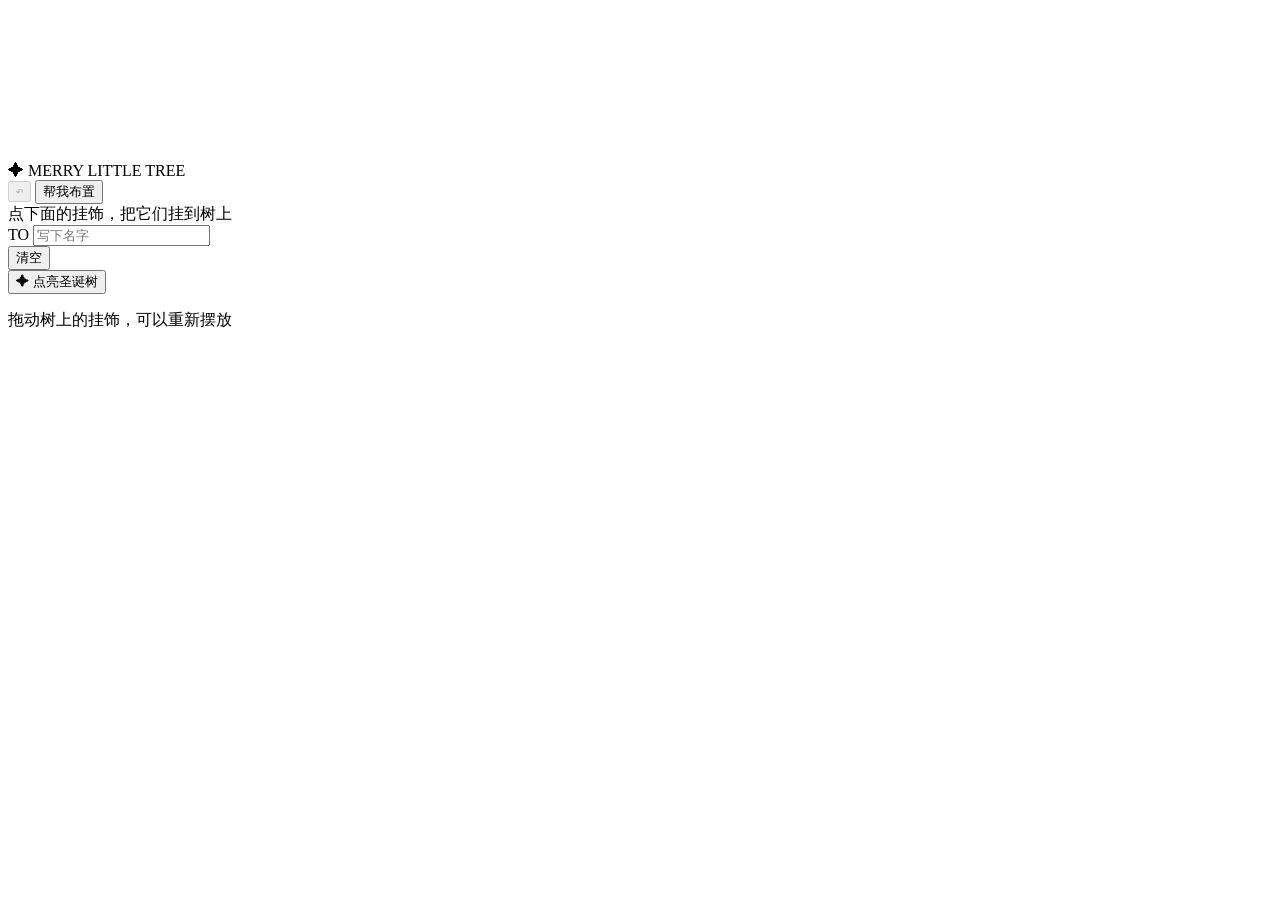
==== index.html @ c71fbb9b "Add Christmas tree studio page" ====
<!DOCTYPE html>
<html lang="zh-CN">
<head>
  <meta charset="UTF-8" />
  <meta name="viewport" content="width=device-width, initial-scale=1.0, maximum-scale=1.0, user-scalable=no, viewport-fit=cover" />
  <meta name="theme-color" content="#081426" />
  <meta name="description" content="给自己或朋友装饰一棵圣诞树，点亮后生成一张冬日贺卡，并用链接分享同一棵树。" />
  <meta property="og:title" content="圣诞树装饰间 · Merry Little Tree" />
  <meta property="og:description" content="挂上喜欢的装饰，写下名字，点亮属于你的圣诞树。" />
  <meta property="og:type" content="website" />
  <title>圣诞树装饰间 · Merry Little Tree</title>
  <link rel="icon" href="data:image/svg+xml,%3Csvg xmlns='http://www.w3.org/2000/svg' viewBox='0 0 64 64'%3E%3Crect width='64' height='64' rx='16' fill='%230b1a2e'/%3E%3Cpath d='M32 10l5.1 15.9H53l-12.8 9.3 4.9 15.1L32 41l-13.1 9.3 4.9-15.1L11 25.9h15.9z' fill='%23f4ce86'/%3E%3C/svg%3E" />
  <link rel="stylesheet" href="./assets/style.css" />
</head>
<body>
  <main class="app" id="app">
    <canvas id="scene" aria-hidden="true"></canvas>
    <div class="scene-shade" aria-hidden="true"></div>

    <header class="topbar">
      <div class="brand">
        <span class="brand-star" aria-hidden="true">✦</span>
        <span class="brand-name">MERRY LITTLE TREE</span>
      </div>
      <div class="top-actions">
        <button class="icon-btn" id="undoBtn" type="button" aria-label="撤销上一步" disabled>↶</button>
        <button class="soft-btn" id="randomBtn" type="button">帮我布置</button>
      </div>
    </header>

    <div class="hint" id="hint">点下面的挂饰，把它们挂到树上</div>

    <div class="received" id="received" hidden>
      <div class="received-copy">
        <span class="received-kicker">A TREE FOR YOU</span>
        <strong id="receivedText">你收到了一棵圣诞树</strong>
      </div>
      <button class="received-btn" id="resetReceived" type="button">我也要装饰</button>
    </div>

    <section class="dedication" id="dedication">
      <span class="to-label">TO</span>
      <input id="nameInput" maxlength="12" placeholder="写下名字" autocomplete="off" aria-label="收件人名字" />
      <span class="dedication-line" aria-hidden="true"></span>
    </section>

    <section class="tray">
      <div class="tray-head">
        <div class="tree-colors" id="treeColors" role="group" aria-label="选择树的颜色"></div>
        <button class="text-btn" id="clearBtn" type="button">清空</button>
      </div>

      <div class="ornaments" id="ornamentTray" role="group" aria-label="选择挂饰"></div>

      <button class="primary-action" id="lightBtn" type="button">
        <span class="btn-spark" aria-hidden="true">✦</span>
        <span id="lightBtnText">点亮圣诞树</span>
      </button>
      <p class="tray-note" id="trayNote">拖动树上的挂饰，可以重新摆放</p>
    </section>

    <div class="toast" id="toast" role="status" aria-live="polite"></div>

    <div class="overlay" id="shareOverlay" hidden>
      <div class="share-panel" role="dialog" aria-modal="true" aria-labelledby="shareTitle">
        <div class="share-head">
          <div>
            <p class="eyebrow">YOUR WINTER POSTCARD</p>
            <h2 id="shareTitle">你的圣诞树做好了</h2>
          </div>
          <button class="icon-btn close-btn" id="closeShareBtn" type="button" aria-label="关闭分享卡">×</button>
        </div>

        <div class="poster-shell">
          <img id="posterImg" alt="你的圣诞树分享卡" />
        </div>
        <p class="poster-tip" id="posterTip">长按图片可以保存到相册</p>

        <div class="share-actions">
          <button class="secondary" id="saveBtn" type="button">保存图片</button>
          <button class="primary" id="shareBtn" type="button">分享这棵树</button>
        </div>

        <button class="link-toggle" id="linkToggle" type="button">拿到装饰链接</button>
        <div class="link-box" id="linkBox" hidden>
          <input id="shareLinkInput" type="text" readonly aria-label="装饰链接" />
          <p>长按链接复制，朋友打开会看到同一棵树</p>
        </div>
      </div>
    </div>
  </main>

  <script src="./assets/app.js"></script>
</body>
</html>
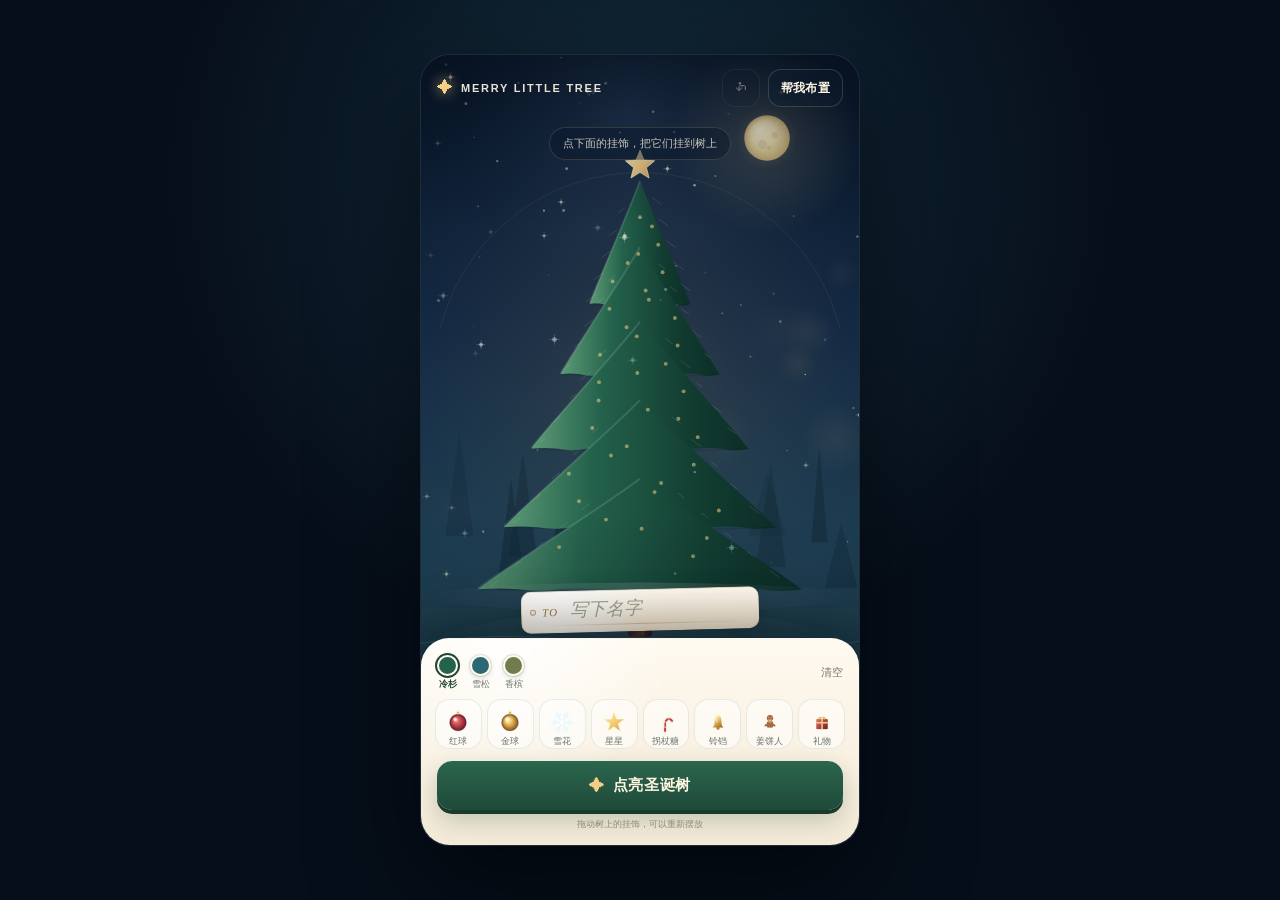
==== commit c6913711: "Use packaged favicon" ====
--- a/index.html
+++ b/index.html
@@ -9,7 +9,7 @@
   <meta property="og:description" content="挂上喜欢的装饰，写下名字，点亮属于你的圣诞树。" />
   <meta property="og:type" content="website" />
   <title>圣诞树装饰间 · Merry Little Tree</title>
-  <link rel="icon" href="data:image/svg+xml,%3Csvg xmlns='http://www.w3.org/2000/svg' viewBox='0 0 64 64'%3E%3Crect width='64' height='64' rx='16' fill='%230b1a2e'/%3E%3Cpath d='M32 10l5.1 15.9H53l-12.8 9.3 4.9 15.1L32 41l-13.1 9.3 4.9-15.1L11 25.9h15.9z' fill='%23f4ce86'/%3E%3C/svg%3E" />
+  <link rel="icon" type="image/png" href="./assets/favicon.png" />
   <link rel="stylesheet" href="./assets/style.css" />
 </head>
 <body>
--- a/assets/style.css
+++ b/assets/style.css
@@ -0,0 +1,740 @@
+*, *::before, *::after {
+  box-sizing: border-box;
+  margin: 0;
+  padding: 0;
+}
+
+html, body {
+  width: 100%;
+  height: 100%;
+  overflow: hidden;
+}
+
+html {
+  touch-action: manipulation;
+  background: #07101e;
+}
+
+body {
+  font-family: -apple-system, BlinkMacSystemFont, "SF Pro Display", "PingFang SC", "Hiragino Sans GB", "Microsoft YaHei", sans-serif;
+  color: #f8f1df;
+  background:
+    radial-gradient(circle at 50% 30%, rgba(30, 69, 92, 0.6), transparent 55%),
+    #07101e;
+  -webkit-font-smoothing: antialiased;
+  -webkit-tap-highlight-color: transparent;
+  -webkit-touch-callout: none;
+  -webkit-user-select: none;
+  user-select: none;
+}
+
+button,
+input {
+  font: inherit;
+}
+
+button {
+  -webkit-tap-highlight-color: transparent;
+}
+
+button:focus {
+  outline: 2px solid #f4ce86;
+  outline-offset: 2px;
+}
+
+input:focus {
+  outline: none;
+}
+
+[hidden] {
+  display: none !important;
+}
+
+.app {
+  position: relative;
+  width: 100%;
+  height: 100vh;
+  height: var(--app-height, 100vh);
+  overflow: hidden;
+  background: #0b1a2e;
+  isolation: isolate;
+}
+
+#scene {
+  position: absolute;
+  top: 0;
+  left: 0;
+  width: 100%;
+  height: 100%;
+  display: block;
+  touch-action: none;
+  z-index: 0;
+}
+
+.scene-shade {
+  position: absolute;
+  top: 0;
+  right: 0;
+  bottom: 0;
+  left: 0;
+  z-index: 1;
+  pointer-events: none;
+  background:
+    linear-gradient(180deg, rgba(4, 12, 24, 0.46) 0%, rgba(4, 12, 24, 0) 22%, rgba(4, 12, 24, 0) 58%, rgba(4, 12, 24, 0.54) 100%);
+}
+
+.topbar {
+  position: absolute;
+  top: 0;
+  right: 0;
+  left: 0;
+  z-index: 5;
+  display: flex;
+  align-items: center;
+  justify-content: space-between;
+  padding-top: calc(14px + var(--safe-area-inset-top, env(safe-area-inset-top, 0px)));
+  padding-right: 16px;
+  padding-bottom: 10px;
+  padding-left: 16px;
+}
+
+.brand {
+  display: flex;
+  align-items: center;
+  min-width: 0;
+}
+
+.brand-star {
+  display: inline-block;
+  margin-right: 8px;
+  color: #f4ce86;
+  font-size: 16px;
+  line-height: 1;
+  text-shadow: 0 0 14px rgba(244, 206, 134, 0.82);
+  animation: starPulse 3.4s ease-in-out infinite;
+}
+
+.brand-name {
+  overflow: hidden;
+  color: rgba(255, 247, 229, 0.9);
+  font-size: 11px;
+  font-weight: 600;
+  letter-spacing: 0.16em;
+  text-overflow: ellipsis;
+  white-space: nowrap;
+}
+
+.top-actions {
+  display: flex;
+  align-items: center;
+  flex-shrink: 0;
+  margin-left: 10px;
+}
+
+.top-actions > * + * {
+  margin-left: 8px;
+}
+
+.icon-btn,
+.soft-btn {
+  height: 38px;
+  border: 1px solid rgba(255, 247, 229, 0.16);
+  border-radius: 13px;
+  color: #fff7e5;
+  background: rgba(10, 27, 47, 0.42);
+  cursor: pointer;
+  -webkit-app-region: no-drag;
+}
+
+.icon-btn {
+  width: 38px;
+  font-size: 20px;
+  line-height: 1;
+}
+
+.soft-btn {
+  padding: 0 12px;
+  font-size: 12px;
+  font-weight: 600;
+  letter-spacing: 0.03em;
+}
+
+.icon-btn:active,
+.soft-btn:active {
+  background: rgba(255, 247, 229, 0.14);
+}
+
+.icon-btn:disabled {
+  opacity: 0.34;
+  cursor: default;
+}
+
+.hint {
+  position: absolute;
+  top: calc(72px + var(--safe-area-inset-top, env(safe-area-inset-top, 0px)));
+  left: 50%;
+  z-index: 4;
+  max-width: 86%;
+  padding: 8px 13px;
+  border: 1px solid rgba(244, 206, 134, 0.16);
+  border-radius: 999px;
+  color: rgba(255, 247, 229, 0.76);
+  background: rgba(6, 20, 38, 0.38);
+  font-size: 11px;
+  line-height: 1.35;
+  text-align: center;
+  white-space: nowrap;
+  transform: translateX(-50%);
+  transition: opacity 320ms ease, transform 320ms ease;
+  pointer-events: none;
+}
+
+.hint.is-hidden {
+  opacity: 0;
+  transform: translate(-50%, -5px);
+}
+
+.received {
+  position: absolute;
+  top: calc(66px + var(--safe-area-inset-top, env(safe-area-inset-top, 0px)));
+  left: 50%;
+  z-index: 6;
+  display: flex;
+  align-items: center;
+  justify-content: center;
+  width: auto;
+  max-width: calc(100% - 32px);
+  padding: 6px 7px 6px 12px;
+  border: 1px solid rgba(244, 206, 134, 0.2);
+  border-radius: 999px;
+  background: rgba(11, 30, 48, 0.9);
+  box-shadow: 0 12px 34px rgba(3, 10, 20, 0.26);
+  transform: translateX(-50%);
+  white-space: nowrap;
+}
+
+.received-copy {
+  display: flex;
+  align-items: center;
+  min-width: 0;
+}
+
+.received-kicker {
+  display: none;
+}
+
+.received strong {
+  display: block;
+  overflow: hidden;
+  color: #fff7e5;
+  font-size: 11px;
+  font-weight: 600;
+  line-height: 1.2;
+  text-overflow: ellipsis;
+}
+
+.received-btn {
+  flex-shrink: 0;
+  margin-left: 10px;
+  padding: 5px 8px;
+  border: 1px solid rgba(244, 206, 134, 0.28);
+  border-radius: 999px;
+  color: #f4ce86;
+  background: rgba(244, 206, 134, 0.08);
+  font-size: 10px;
+  font-weight: 600;
+  cursor: pointer;
+}
+
+.dedication {
+  position: absolute;
+  right: auto;
+  bottom: calc(214px + var(--safe-area-inset-bottom, env(safe-area-inset-bottom, 0px)));
+  left: 50%;
+  z-index: 4;
+  display: flex;
+  align-items: center;
+  justify-content: flex-start;
+  width: 238px;
+  height: 42px;
+  padding: 0 14px 0 20px;
+  border: 1px solid rgba(95, 70, 31, 0.14);
+  border-radius: 10px;
+  background:
+    radial-gradient(circle at 12% 0%, rgba(255, 255, 255, 0.92), transparent 48%),
+    linear-gradient(180deg, #fffaf0 0%, #f1e2c9 100%);
+  box-shadow: 0 9px 24px rgba(3, 11, 18, 0.26), 0 1px 0 rgba(255, 255, 255, 0.7) inset;
+  transform: translateX(-50%) rotate(-1.5deg);
+  pointer-events: none;
+}
+
+.dedication::before {
+  position: absolute;
+  top: 50%;
+  left: 8px;
+  width: 6px;
+  height: 6px;
+  margin-top: -3px;
+  border: 1px solid rgba(135, 98, 45, 0.34);
+  border-radius: 50%;
+  background: #dfcba6;
+  box-shadow: 0 0 0 2px rgba(255, 250, 240, 0.8) inset;
+  content: "";
+}
+
+.to-label {
+  margin-right: 9px;
+  color: #9c7135;
+  font-family: "Baskerville", "Didot", "Times New Roman", serif;
+  font-size: 11px;
+  font-style: italic;
+  letter-spacing: 0.12em;
+}
+
+#nameInput {
+  flex: 1;
+  width: 100%;
+  min-width: 0;
+  padding: 2px 2px 4px;
+  border: 0;
+  border-radius: 0;
+  color: #294938;
+  background: transparent;
+  font-family: "Baskerville", "Didot", "Songti SC", "STSong", "Times New Roman", serif;
+  font-size: 18px;
+  font-style: italic;
+  line-height: 1.2;
+  text-align: left;
+  pointer-events: auto;
+  -webkit-user-select: text;
+  user-select: text;
+}
+
+#nameInput::placeholder {
+  color: #9ca48f;
+  font-style: italic;
+}
+
+.dedication-line {
+  position: absolute;
+  right: 14px;
+  bottom: 6px;
+  left: 20px;
+  height: 1px;
+  background: linear-gradient(90deg, transparent, rgba(156, 113, 53, 0.36), transparent);
+}
+
+.tray {
+  position: absolute;
+  right: 0;
+  bottom: 0;
+  left: 0;
+  z-index: 8;
+  padding: 16px 16px calc(14px + var(--safe-area-inset-bottom, env(safe-area-inset-bottom, 0px)));
+  border-top: 1px solid rgba(255, 255, 255, 0.55);
+  border-radius: 28px 28px 0 0;
+  color: #274535;
+  background:
+    radial-gradient(circle at 20% 0%, rgba(255, 255, 255, 0.9), transparent 40%),
+    linear-gradient(180deg, #fffaf0 0%, #f4ead7 100%);
+  box-shadow: 0 -18px 50px rgba(2, 10, 20, 0.32);
+}
+
+.tray-head {
+  display: flex;
+  align-items: center;
+  justify-content: space-between;
+  min-height: 28px;
+}
+
+.tree-colors {
+  display: flex;
+  align-items: center;
+}
+
+.tree-color {
+  display: flex;
+  flex-direction: column;
+  align-items: center;
+  padding: 0;
+  border: 0;
+  color: #6d796c;
+  background: transparent;
+  font-size: 9px;
+  line-height: 1;
+  cursor: pointer;
+}
+
+.tree-color + .tree-color {
+  margin-left: 12px;
+}
+
+.tree-color-dot {
+  display: block;
+  width: 21px;
+  height: 21px;
+  margin-bottom: 4px;
+  border: 2px solid #fffaf0;
+  border-radius: 50%;
+  box-shadow: 0 0 0 1px rgba(35, 68, 53, 0.12), 0 2px 5px rgba(35, 68, 53, 0.18);
+}
+
+.tree-color.is-active {
+  color: #234435;
+  font-weight: 700;
+}
+
+.tree-color.is-active .tree-color-dot {
+  box-shadow: 0 0 0 2px #234435, 0 0 0 4px #fffaf0;
+}
+
+.text-btn {
+  padding: 4px 0;
+  border: 0;
+  color: #7a7568;
+  background: transparent;
+  font-size: 11px;
+  cursor: pointer;
+}
+
+.ornaments {
+  display: flex;
+  justify-content: space-between;
+  margin-top: 10px;
+  margin-right: -2px;
+  margin-left: -2px;
+}
+
+.ornament-btn {
+  position: relative;
+  flex: 1;
+  min-width: 0;
+  height: 50px;
+  padding: 2px 0 1px;
+  border: 1px solid rgba(47, 92, 71, 0.1);
+  border-radius: 14px;
+  background: rgba(255, 255, 255, 0.52);
+  cursor: pointer;
+  transition: transform 150ms ease, background 150ms ease;
+}
+
+.ornament-btn + .ornament-btn {
+  margin-left: 5px;
+}
+
+.ornament-btn:active {
+  background: #fff5df;
+  transform: scale(0.94);
+}
+
+.ornament-btn canvas {
+  display: block;
+  width: 32px;
+  height: 32px;
+  margin: 0 auto;
+}
+
+.ornament-btn span {
+  display: block;
+  margin-top: 1px;
+  color: #6a7469;
+  font-size: 9px;
+  line-height: 1;
+}
+
+.primary-action {
+  display: flex;
+  align-items: center;
+  justify-content: center;
+  width: 100%;
+  height: 49px;
+  margin-top: 12px;
+  border: 0;
+  border-radius: 15px;
+  color: #fff6e1;
+  background: linear-gradient(180deg, #2b664d 0%, #1f4a3a 100%);
+  box-shadow: 0 4px 0 #183b2e, 0 10px 24px rgba(25, 62, 47, 0.24);
+  font-size: 15px;
+  font-weight: 700;
+  letter-spacing: 0.04em;
+  cursor: pointer;
+  transition: transform 150ms ease, box-shadow 150ms ease;
+}
+
+.primary-action:active {
+  transform: translateY(2px);
+  box-shadow: 0 2px 0 #183b2e, 0 6px 14px rgba(25, 62, 47, 0.2);
+}
+
+.btn-spark {
+  margin-right: 8px;
+  color: #f4ce86;
+  font-size: 15px;
+}
+
+.tray-note {
+  margin-top: 9px;
+  color: #8d8b7f;
+  font-size: 9px;
+  line-height: 1.3;
+  text-align: center;
+}
+
+.toast {
+  position: absolute;
+  top: calc(112px + var(--safe-area-inset-top, env(safe-area-inset-top, 0px)));
+  left: 50%;
+  z-index: 30;
+  max-width: 82%;
+  padding: 10px 14px;
+  border: 1px solid rgba(244, 206, 134, 0.18);
+  border-radius: 999px;
+  color: #fff7e5;
+  background: rgba(10, 29, 46, 0.92);
+  box-shadow: 0 10px 30px rgba(2, 8, 16, 0.3);
+  font-size: 11px;
+  line-height: 1.3;
+  text-align: center;
+  white-space: nowrap;
+  opacity: 0;
+  transform: translate(-50%, 8px);
+  transition: opacity 180ms ease, transform 180ms ease;
+  pointer-events: none;
+}
+
+.toast.is-visible {
+  opacity: 1;
+  transform: translate(-50%, 0);
+}
+
+.overlay {
+  position: absolute;
+  top: 0;
+  right: 0;
+  bottom: 0;
+  left: 0;
+  z-index: 40;
+  display: flex;
+  align-items: center;
+  justify-content: center;
+  padding: 16px;
+  background: rgba(3, 9, 18, 0.8);
+}
+
+.share-panel {
+  width: 100%;
+  max-width: 430px;
+  max-height: calc(100vh - 32px);
+  max-height: calc(var(--app-height, 100vh) - 32px);
+  overflow-y: auto;
+  padding: 17px 16px calc(18px + var(--safe-area-inset-bottom, env(safe-area-inset-bottom, 0px)));
+  border: 1px solid rgba(255, 255, 255, 0.72);
+  border-radius: 26px;
+  color: #274535;
+  background:
+    radial-gradient(circle at 12% 0%, rgba(255, 255, 255, 0.96), transparent 40%),
+    linear-gradient(180deg, #fffaf0 0%, #f2e6d1 100%);
+  box-shadow: 0 24px 70px rgba(0, 0, 0, 0.42);
+  -webkit-overflow-scrolling: touch;
+}
+
+.share-head {
+  display: flex;
+  align-items: flex-start;
+  justify-content: space-between;
+  margin-bottom: 13px;
+}
+
+.eyebrow {
+  margin-bottom: 5px;
+  color: #a47d3e;
+  font-size: 9px;
+  font-weight: 700;
+  letter-spacing: 0.16em;
+}
+
+.share-head h2 {
+  color: #234435;
+  font-family: "Baskerville", "Didot", "Songti SC", "STSong", "Times New Roman", serif;
+  font-size: 22px;
+  font-weight: 600;
+  line-height: 1.2;
+}
+
+.close-btn {
+  flex-shrink: 0;
+  width: 36px;
+  height: 36px;
+  margin-left: 12px;
+  border-color: rgba(39, 69, 53, 0.1);
+  color: #4a6555;
+  background: rgba(39, 69, 53, 0.06);
+  font-size: 24px;
+}
+
+.poster-shell {
+  overflow: hidden;
+  border-radius: 18px;
+  background: #0b1a2e;
+  box-shadow: 0 14px 34px rgba(33, 49, 40, 0.2);
+}
+
+.poster-shell img {
+  display: block;
+  width: 100%;
+  height: auto;
+  -webkit-touch-callout: default;
+  -webkit-user-select: auto;
+  user-select: auto;
+}
+
+.poster-tip {
+  margin-top: 8px;
+  color: #8d8879;
+  font-size: 10px;
+  line-height: 1.35;
+  text-align: center;
+}
+
+.share-actions {
+  display: flex;
+  margin-top: 12px;
+}
+
+.share-actions button {
+  flex: 1;
+  height: 46px;
+  border-radius: 14px;
+  font-size: 14px;
+  font-weight: 700;
+  cursor: pointer;
+}
+
+.share-actions button + button {
+  margin-left: 9px;
+}
+
+.secondary {
+  border: 1px solid rgba(39, 69, 53, 0.16);
+  color: #315744;
+  background: rgba(255, 255, 255, 0.56);
+}
+
+.primary {
+  border: 0;
+  color: #fff7e5;
+  background: linear-gradient(180deg, #2b664d 0%, #1f4a3a 100%);
+  box-shadow: 0 4px 0 #183b2e;
+}
+
+.link-toggle {
+  display: block;
+  width: 100%;
+  margin-top: 12px;
+  padding: 4px;
+  border: 0;
+  color: #7f725d;
+  background: transparent;
+  font-size: 11px;
+  text-decoration: underline;
+  text-underline-offset: 3px;
+  cursor: pointer;
+}
+
+.link-box {
+  margin-top: 8px;
+  padding: 9px;
+  border: 1px solid rgba(39, 69, 53, 0.12);
+  border-radius: 12px;
+  background: rgba(255, 255, 255, 0.54);
+}
+
+.link-box input {
+  width: 100%;
+  padding: 7px 8px;
+  border: 1px solid rgba(39, 69, 53, 0.14);
+  border-radius: 8px;
+  color: #315744;
+  background: #fffdf7;
+  font-size: 11px;
+  -webkit-user-select: text;
+  user-select: text;
+}
+
+.link-box p {
+  margin-top: 6px;
+  color: #8d8879;
+  font-size: 9px;
+  text-align: center;
+}
+
+@keyframes starPulse {
+  0%, 100% { opacity: 0.85; transform: scale(0.94) rotate(0deg); }
+  50% { opacity: 1; transform: scale(1.08) rotate(8deg); }
+}
+
+@media (max-height: 720px) {
+  .hint {
+    display: none;
+  }
+
+  .dedication {
+    bottom: calc(194px + var(--safe-area-inset-bottom, env(safe-area-inset-bottom, 0px)));
+  }
+
+  .tray {
+    padding-top: 12px;
+  }
+
+  .ornament-btn {
+    height: 44px;
+  }
+
+  .ornament-btn canvas {
+    width: 28px;
+    height: 28px;
+  }
+
+  .primary-action {
+    height: 45px;
+    margin-top: 9px;
+  }
+
+  .tray-note {
+    display: none;
+  }
+}
+
+@media (min-width: 700px) {
+  body {
+    display: flex;
+    align-items: center;
+    justify-content: center;
+    padding: 18px;
+    background:
+      radial-gradient(circle at 50% 20%, rgba(38, 88, 111, 0.42), transparent 50%),
+      #060e19;
+  }
+
+  .app {
+    width: 440px;
+    height: 88vh;
+    max-height: 900px;
+    border: 1px solid rgba(255, 247, 229, 0.08);
+    border-radius: 30px;
+    box-shadow: 0 40px 100px rgba(0, 0, 0, 0.5);
+  }
+}
+
+@media (prefers-reduced-motion: reduce) {
+  .brand-star {
+    animation: none;
+  }
+
+  .hint,
+  .toast,
+  .ornament-btn,
+  .primary-action {
+    transition: none;
+  }
+}
